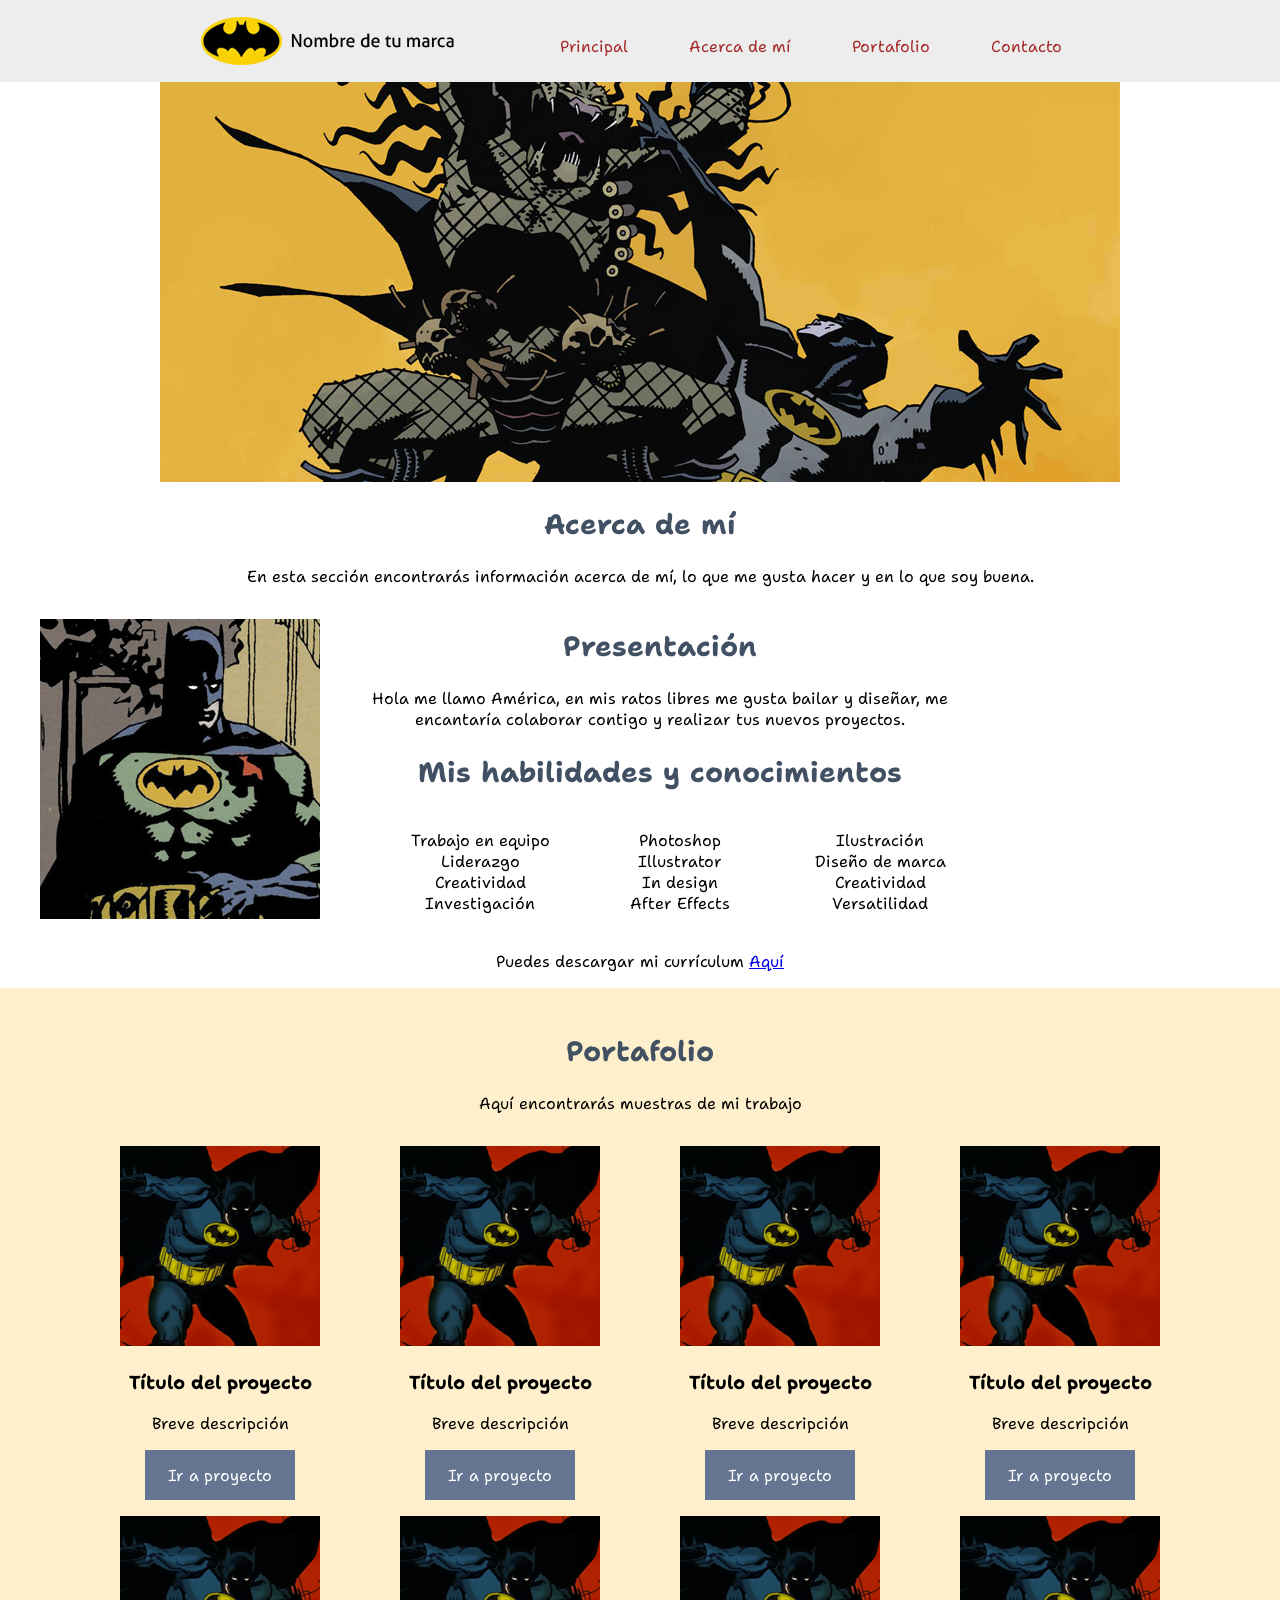
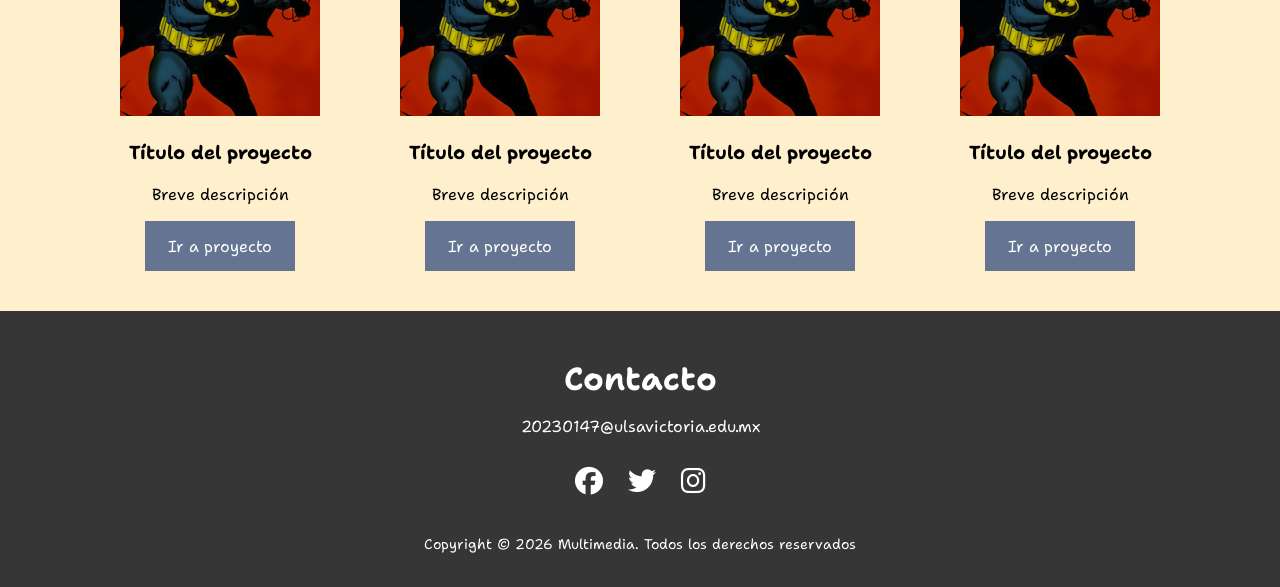
==== Practica1/index.html @ f255e01e "Add files via upload" ====
<!DOCTYPE html>
<html lang="es">
<head>
    <meta charset="UTF-8">
    <meta name="viewport" content="width=device-width, initial-scale=1.0">
    <link rel="preconnect" href="https://fonts.googleapis.com">
<link rel="preconnect" href="https://fonts.gstatic.com" crossorigin>
<link href="https://fonts.googleapis.com/css2?family=Shantell+Sans:ital,wght@0,300..800;1,300..800&display=swap" rel="stylesheet">
<!-- Biblioteca de iconos Font Awesome -->
<link rel="stylesheet" href="https://cdnjs.cloudflare.com/ajax/libs/font-awesome/6.5.2/css/all.min.css">
    <link rel="stylesheet" type="text/css" href="CSS/estilo.css"/>
    <title>Práctica 1</title>
</head>

<body>
    <header id="encabezado">
        <figure id="logotipo">
            <img src="img/Logo.png" alt="Logotipo de marca">
        </figure>

        <nav id="Menú">
            <ul>
                <li><a href="#"> Principal</a></li>
                <li><a href="#"> Acerca de mí </a></li>
                <li><a href="#"> Portafolio </a></li>
                <li><a href="#"> Contacto </a></li>
            </ul>
        </nav>
    </header>


    <section id="portada">
        <figure id="imgportada">
            <img src="img/Cover.png" alt="Portada del Documento"/>
        </figure>
    </section>


    <section id="acercademi">

        <div id="textoacercademi">
            <h1>Acerca de mí</h1>
            <p>En esta sección encontrarás información acerca de mí, lo que me gusta hacer y en lo que soy buena.</p>
        </div>

        <article id="perfil">

            <div id="fotoperfil">
                <figure id="imgperfil">
                    <img src="img/Profile.png" alt="Fotografía de Perfil"/>
                </figure>
            </div>

            <div id="presentacion">
                <h2>Presentación</h2>
                <p>Hola me llamo América, en mis ratos libres me gusta bailar y diseñar, me encantaría colaborar contigo y realizar tus nuevos proyectos. </p>
                <h2>Mis habilidades y conocimientos</h2>

            <div id="Habilidadesyconocimientos">
                <div class="habilidades">
                        <ul>
                            <li>Trabajo en equipo</li>
                            <li>Liderazgo</li>
                            <li>Creatividad</li>
                            <li>Investigación</li>
                        </ul>
                    </div>
                
                    <div class="habilidades">
                        <ul>
                            <li>Photoshop</li>
                            <li>Illustrator</li>
                            <li>In design</li>
                            <li>After Effects</li>
                        </ul>
                    </div>

                    <div class="habilidades">
                        <ul>
                            <li>Ilustración</li>
                            <li>Diseño de marca</li>
                            <li>Creatividad</li>
                            <li>Versatilidad</li>
                        </ul>
                    </div>

                </div>
            </div>

        </article>
        <div id="descarga">
            <p>Puedes descargar mi currículum <a href="#">Aquí</a></p>

        </div>
    </section>

    <section id="portafolio">
        <h2>Portafolio</h2>
        <p>Aquí encontrarás muestras de mi trabajo</p>

        <article id="trabajos">

             <div>
                <figure>
                    <img src="img/Work.png" alt="Título del protecto"/>
                </figure>
                <h3>Título del proyecto</h3>
                <p>Breve descripción</p>
                <div class="boton">
                    <a href="#"> <p>Ir a proyecto</p></a>
                </div>
            </div>

             <div>
                <figure>
                    <img src="img/Work.png" alt="Título del protecto"/>
                </figure>
                <h3>Título del proyecto</h3>
                <p>Breve descripción</p>
                <div class="boton">
                    <a href="#"> <p>Ir a proyecto</p></a>
                </div>
            </div>

             <div>
                <figure>
                    <img src="img/Work.png" alt="Título del protecto"/>
                </figure>
                <h3>Título del proyecto</h3>
                <p>Breve descripción</p>
                <div class="boton">
                    <a href="#"> <p>Ir a proyecto</p></a>
                </div>
            </div>

             <div>
                <figure>
                    <img src="img/Work.png" alt="Título del protecto"/>
                </figure>
                <h3>Título del proyecto</h3>
                <p>Breve descripción</p>
                <div class="boton">
                    <a href="#"> <p>Ir a proyecto</p></a>
                </div>
            </div>

             <div>
                <figure>
                    <img src="img/Work.png" alt="Título del protecto"/>
                </figure>
                <h3>Título del proyecto</h3>
                <p>Breve descripción</p>
                <div class="boton">
                    <a href="#"> <p>Ir a proyecto</p></a>
                </div>
            </div>

             <div>
                <figure>
                    <img src="img/Work.png" alt="Título del protecto"/>
                </figure>
                <h3>Título del proyecto</h3>
                <p>Breve descripción</p>
                <div class="boton">
                    <a href="#"> <p>Ir a proyecto</p></a>
                </div>
            </div>

             <div>
                <figure>
                    <img src="img/Work.png" alt="Título del protecto"/>
                </figure>
                <h3>Título del proyecto</h3>
                <p>Breve descripción</p>
                <div class="boton">
                    <a href="#"> <p>Ir a proyecto</p></a>
                </div>
            </div>

             <div>
                <figure>
                    <img src="img/Work.png" alt="Título del protecto"/>
                </figure>
                <h3>Título del proyecto</h3>
                <p>Breve descripción</p>
                <div class="boton">
                    <a href="#"> <p>Ir a proyecto</p></a>
                </div>
            </div>
        </article>
    </section>

        
<footer id="contacto">
    <h2>Contacto</h2>

    <p>20230147@ulsavictoria.edu.mx</p>

    <div id="redes-sociales">
        <a href="https://www.facebook.com/" target="_blank" aria-label="Facebook">
            <i class="fa-brands fa-facebook"></i>
        </a>

        <a href="https://x.com/" target="_blank" aria-label="Twitter o X">
            <i class="fa-brands fa-twitter"></i>
        </a>

        <a href="https://www.instagram.com/" target="_blank" aria-label="Instagram">
            <i class="fa-brands fa-instagram"></i>
        </a>
    </div>

    <p class="copyright">
        Copyright © 2026 Multimedia. Todos los derechos reservados
    </p>
</footer>
    
</body>
</html>
---- Practica1/CSS/estilo.css ----
body {
  margin: 0;
  padding: 0;
  font-family: "Shantell Sans", cursive;
  background-image: url("../img/patron1.png");
  background-repeat: repeat;
}

h1{
    color: #415062;
    font-size: 28px;
}

h2{
    font-size: 28px;
    color: #415062;
}

#encabezado {
    background-color: #ededed;
    display: flex;
    justify-content: center;
}


#logotipo {
    /*background-color: lemonchiffon;*/
    height: 50px;
    width: 280px;
}


#Menú {
    /*background-color: rgb(255, 232, 205);*/
    height: 50px;
    margin-top: 20px;
    width: 600px;
}


#Menú ul li {
    display: inline;
    margin-right: 10%;
}

/*---------Pseudoclases----------------*/
#Menú a:link { /*link Estado del enlace*/
    color: brown;
    text-decoration: none;
}

#Menú a:hover { /*hover Estado del enlace cuando posicionamos cursor encima*/
    color: blueviolet;
    text-decoration: underline;
}

#Menú a:visited { /*visited Estado del enlace una vez que le damos click*/
    color: brown;
}

/*----------- Portada ------------*/
#imgportada {
    /*background-color: burlywood;*/
}

#imgportada {
    margin: 0 auto;
    width: 960px;
    height: 400px;
}


/*----------- Sección Acerca de Mi ------------*/
#acercademi {
    flex-wrap: wrap;
    display: flex;
}

#textoacercademi {
    text-align: center;
    width: 100%;
}

#perfil {
    display: flex;
    width: 960px;
}


#imgperfil {
    width: 280px;
    height: 300px;
}

#presentacion {
    text-align: center;
    width: 600px;

}

#Habilidadesyconocimientos {
    display: flex;
    width: 600px;
}

#Habilidadesyconocimientos ul {
    list-style: none;
}

.habilidades {
    width: 200px;
}

#descarga {
    text-align: center;
    width: 100%;
}


/*----------- Portafolio ------------*/
#portafolio {
    background-color: #fff0cd;
    text-align: center;
    padding: 20px 15px;
}

#trabajos {
    display: flex;
    flex-wrap: wrap;
    justify-content: center;
    padding-bottom: 20px;
}

.boton {
    margin: 0 auto;
    height: 50px;
    width: 150px;
    background-color: #657591;
}

.boton p {
    padding-top: 15px;
}

.boton a:hover {
    background-color: #e3b341;
}

.boton a:link {
    color: white;
    text-decoration: none;
}

.boton:visited {
    color: white;
    text-decoration: none;
}


/*-------------- Sección contacto ---------------*/
#contacto {
    background-color: #363636;
    color: white;
    text-align: center;
    padding: 20px;
}

#contacto h2 {
    color: white;
    font-size: 32px;
    margin-bottom: 10px;
}

#redes-sociales {
    display: flex;
    justify-content: center;
    gap: 25px;
    margin: 25px 0 35px;
}

#redes-sociales a {
    color: white;
    font-size: 28px;
    text-decoration: none;
}

#redes-sociales a:hover {
    color: #e3b341;
}

#contacto .copyright {
    font-size: 14px;
    margin-top: 30px;
}
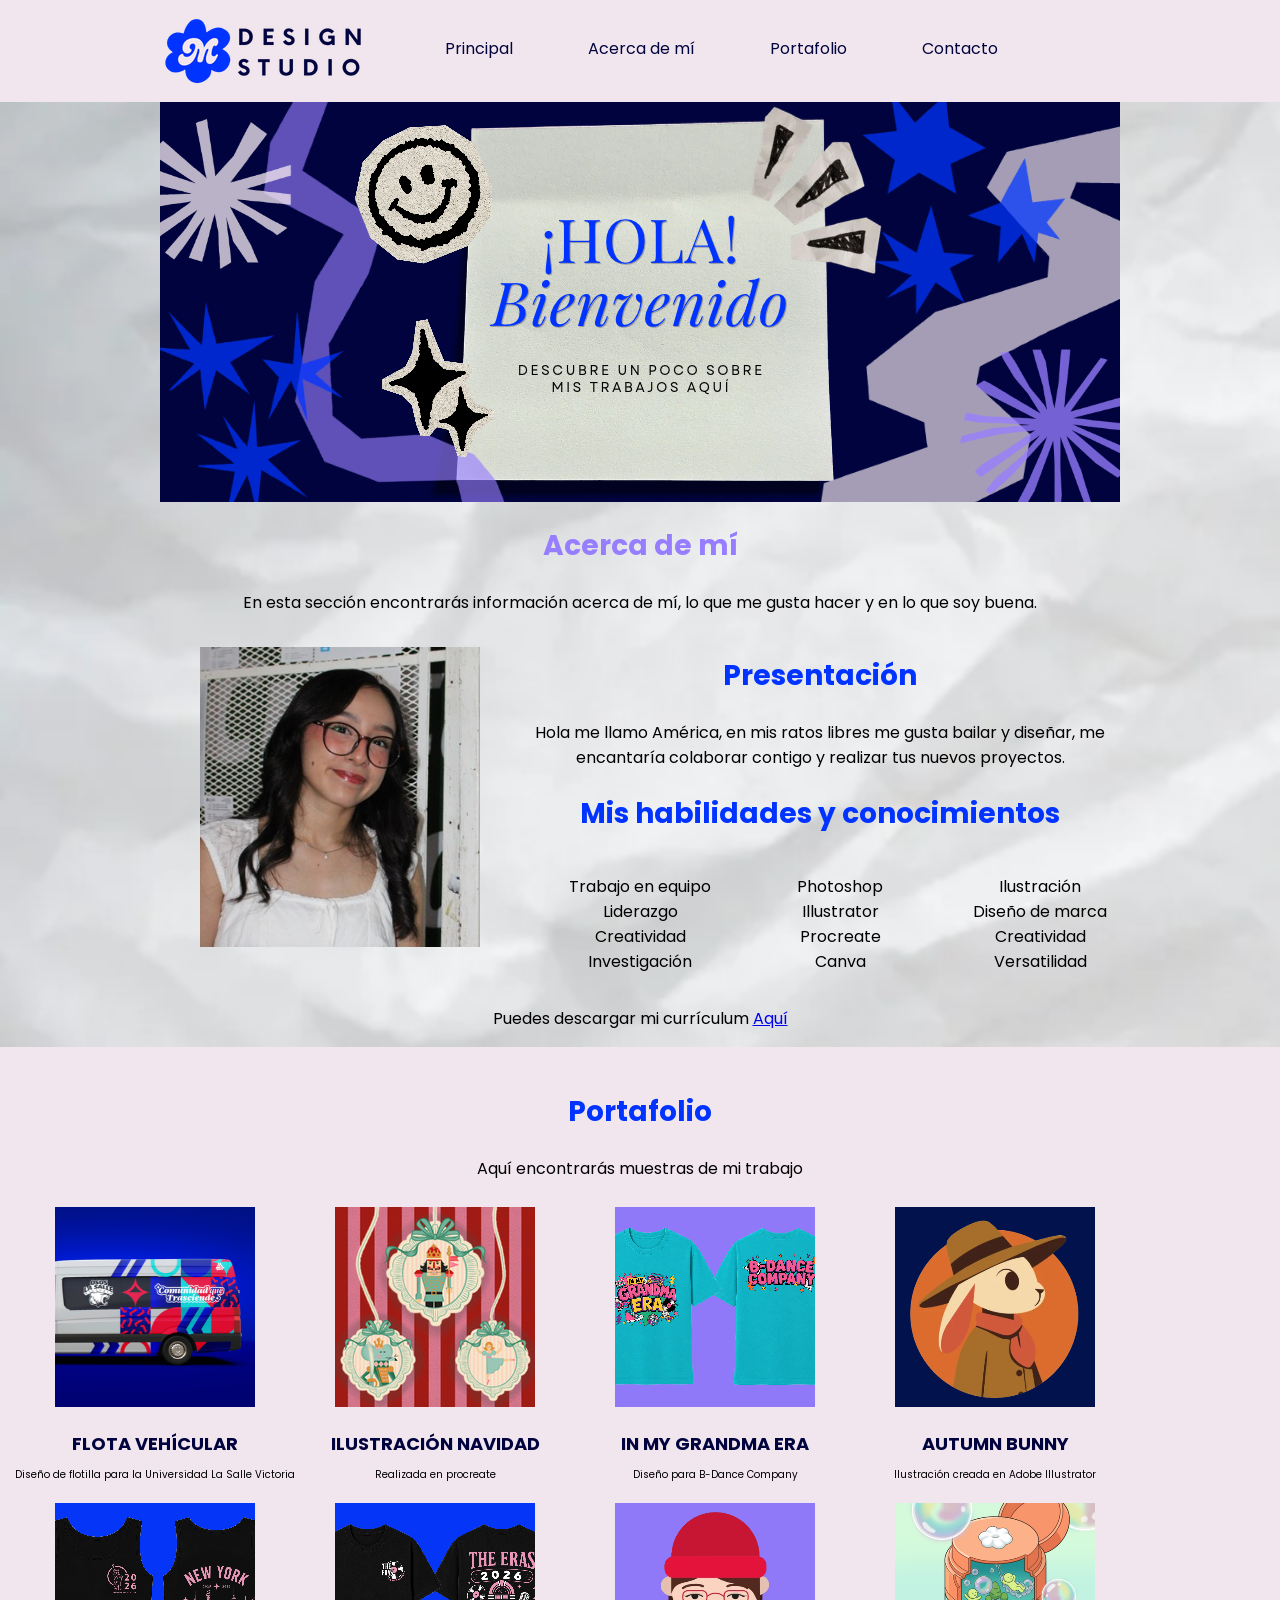
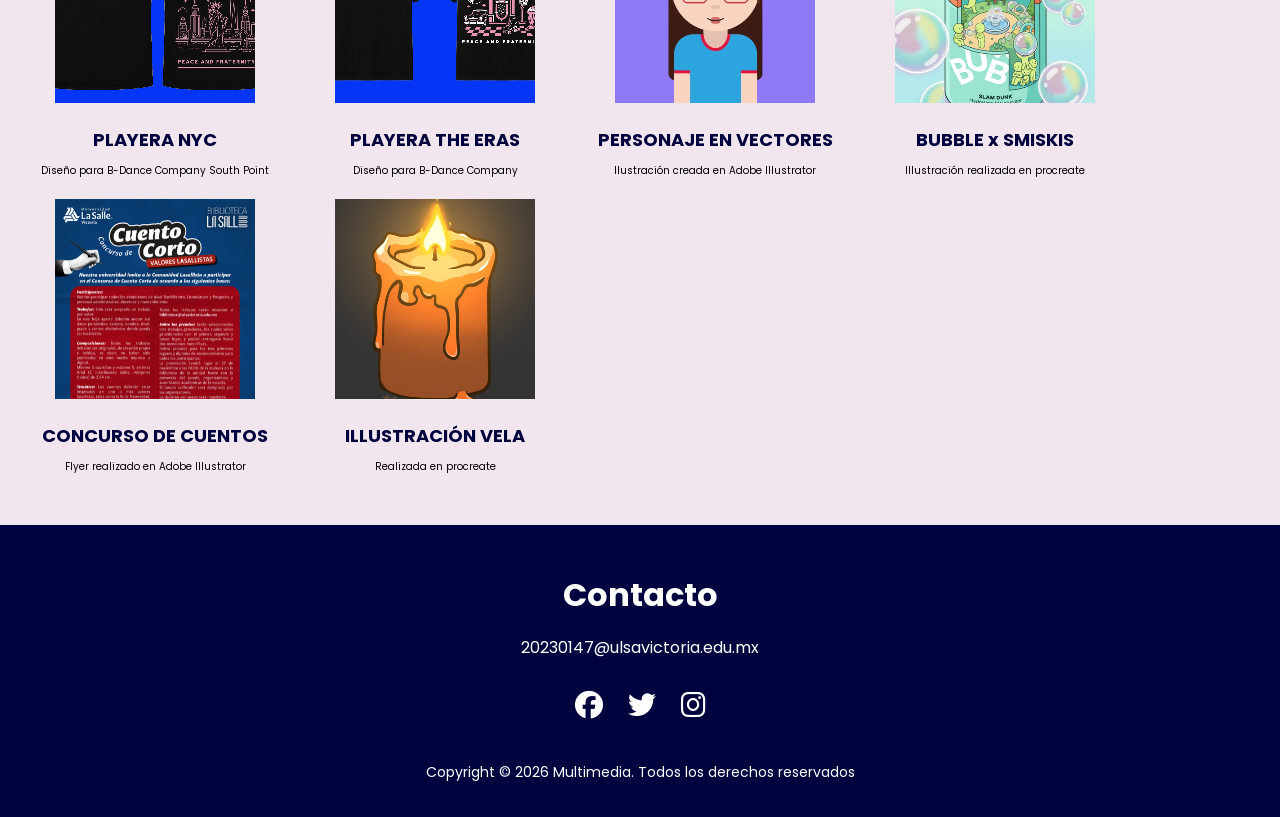
==== commit 36271cb4: "Add files via upload" ====
--- a/Practica1/index.html
+++ b/Practica1/index.html
@@ -5,7 +5,7 @@
     <meta name="viewport" content="width=device-width, initial-scale=1.0">
     <link rel="preconnect" href="https://fonts.googleapis.com">
 <link rel="preconnect" href="https://fonts.gstatic.com" crossorigin>
-<link href="https://fonts.googleapis.com/css2?family=Shantell+Sans:ital,wght@0,300..800;1,300..800&display=swap" rel="stylesheet">
+<link href="https://fonts.googleapis.com/css2?family=Poppins:ital,wght@0,100;0,200;0,300;0,400;0,500;0,600;0,700;0,800;0,900;1,100;1,200;1,300;1,400;1,500;1,600;1,700;1,800;1,900&display=swap" rel="stylesheet">
 <!-- Biblioteca de iconos Font Awesome -->
 <link rel="stylesheet" href="https://cdnjs.cloudflare.com/ajax/libs/font-awesome/6.5.2/css/all.min.css">
     <link rel="stylesheet" type="text/css" href="CSS/estilo.css"/>
@@ -15,10 +15,10 @@
 <body>
     <header id="encabezado">
         <figure id="logotipo">
-            <img src="img/Logo.png" alt="Logotipo de marca">
+            <img src="img/logomeri.png" alt="Logotipo de marca">
         </figure>
 
-        <nav id="Menú">
+        <nav id="menu">
             <ul>
                 <li><a href="#"> Principal</a></li>
                 <li><a href="#"> Acerca de mí </a></li>
@@ -31,7 +31,7 @@
 
     <section id="portada">
         <figure id="imgportada">
-            <img src="img/Cover.png" alt="Portada del Documento"/>
+            <img src="img/cover meri.png" alt="Portada del Documento"/>
         </figure>
     </section>
 
@@ -47,7 +47,7 @@
 
             <div id="fotoperfil">
                 <figure id="imgperfil">
-                    <img src="img/Profile.png" alt="Fotografía de Perfil"/>
+                    <img src="img/fotomeri.png" alt="Fotografía de Perfil"/>
                 </figure>
             </div>
 
@@ -70,8 +70,8 @@
                         <ul>
                             <li>Photoshop</li>
                             <li>Illustrator</li>
-                            <li>In design</li>
-                            <li>After Effects</li>
+                            <li>Procreate</li>
+                            <li>Canva</li>
                         </ul>
                     </div>
 
@@ -89,7 +89,7 @@
 
         </article>
         <div id="descarga">
-            <p>Puedes descargar mi currículum <a href="#">Aquí</a></p>
+            <p>Puedes descargar mi currículum <a href="img/CURRICULUM America Mtz.pdf">Aquí</a></p>
 
         </div>
     </section>
@@ -102,91 +102,84 @@
 
              <div>
                 <figure>
-                    <img src="img/Work.png" alt="Título del protecto"/>
-                </figure>
-                <h3>Título del proyecto</h3>
-                <p>Breve descripción</p>
-                <div class="boton">
-                    <a href="#"> <p>Ir a proyecto</p></a>
-                </div>
-            </div>
-
-             <div>
-                <figure>
-                    <img src="img/Work.png" alt="Título del protecto"/>
-                </figure>
-                <h3>Título del proyecto</h3>
-                <p>Breve descripción</p>
-                <div class="boton">
-                    <a href="#"> <p>Ir a proyecto</p></a>
-                </div>
-            </div>
-
-             <div>
-                <figure>
-                    <img src="img/Work.png" alt="Título del protecto"/>
-                </figure>
-                <h3>Título del proyecto</h3>
-                <p>Breve descripción</p>
-                <div class="boton">
-                    <a href="#"> <p>Ir a proyecto</p></a>
-                </div>
-            </div>
-
-             <div>
-                <figure>
-                    <img src="img/Work.png" alt="Título del protecto"/>
-                </figure>
-                <h3>Título del proyecto</h3>
-                <p>Breve descripción</p>
-                <div class="boton">
-                    <a href="#"> <p>Ir a proyecto</p></a>
-                </div>
-            </div>
-
-             <div>
-                <figure>
-                    <img src="img/Work.png" alt="Título del protecto"/>
-                </figure>
-                <h3>Título del proyecto</h3>
-                <p>Breve descripción</p>
-                <div class="boton">
-                    <a href="#"> <p>Ir a proyecto</p></a>
-                </div>
-            </div>
-
-             <div>
-                <figure>
-                    <img src="img/Work.png" alt="Título del protecto"/>
-                </figure>
-                <h3>Título del proyecto</h3>
-                <p>Breve descripción</p>
-                <div class="boton">
-                    <a href="#"> <p>Ir a proyecto</p></a>
-                </div>
-            </div>
-
-             <div>
-                <figure>
-                    <img src="img/Work.png" alt="Título del protecto"/>
-                </figure>
-                <h3>Título del proyecto</h3>
-                <p>Breve descripción</p>
-                <div class="boton">
-                    <a href="#"> <p>Ir a proyecto</p></a>
-                </div>
-            </div>
-
-             <div>
-                <figure>
-                    <img src="img/Work.png" alt="Título del protecto"/>
-                </figure>
-                <h3>Título del proyecto</h3>
-                <p>Breve descripción</p>
-                <div class="boton">
-                    <a href="#"> <p>Ir a proyecto</p></a>
-                </div>
-            </div>
+                    <img src="img/van.png" alt="Diseño flota vehícular"/>
+                </figure>
+                <h3>FLOTA VEHÍCULAR</h3>
+                <p>Diseño de flotilla para la Universidad La Salle Victoria</p>
+            </div>
+
+             <div>
+                <figure>
+                    <img src="img/illustracionelementosxmas.png" alt="Ilustración elementos navideños"/>
+                </figure>
+                <h3>ILUSTRACIÓN NAVIDAD</h3>
+                <p>Realizada en procreate</p>
+            </div>
+
+             <div>
+                <figure>
+                    <img src="img/grandmaera.png" alt="Diseño de playera para baile con abuelitos de la academia B-Dance Company"/>
+                </figure>
+                <h3>IN MY GRANDMA ERA</h3>
+                <p>Diseño para B-Dance Company</p>
+            </div>
+
+             <div>
+                <figure>
+                    <img src="img/conejovector.png" alt="Ilustración vectorizada"/>
+                </figure>
+                <h3>AUTUMN BUNNY</h3>
+                <p>Ilustración creada en Adobe Illustrator</p>
+            </div>
+
+             <div>
+                <figure>
+                    <img src="img/nyc.png" alt="Playera para festival de danza de la academia B-Dance Company South Point"/>
+                </figure>
+                <h3>PLAYERA NYC</h3>
+                <p>Diseño para B-Dance Company South Point</p>
+            </div>
+
+             <div>
+                <figure>
+                    <img src="img/theeras.png" alt="Playera para festival de danza de la academia B-Dance Company"/>
+                </figure>
+                <h3>PLAYERA THE ERAS</h3>
+                <p>Diseño para B-Dance Company</p>
+            </div>
+
+             <div>
+                <figure>
+                    <img src="img/personajevector.png" alt="Ilustración vectorizada"/>
+                </figure>
+                <h3>PERSONAJE EN VECTORES</h3>
+                <p>Ilustración creada en Adobe Illustrator</p>
+            </div>
+
+             <div>
+                <figure>
+                    <img src="img/illustracionproducto.png" alt="Producto illustrado bubble"/>
+                </figure>
+                <h3>BUBBLE x SMISKIS</h3>
+                <p>Illustración realizada en procreate</p>
+            </div>
+
+            <div>
+                <figure>
+                    <img src="img/flyer.png" alt="Flyer para biblioteca de la Universidad La Salle Victoria"/>
+                </figure>
+                <h3>CONCURSO DE CUENTOS</h3>
+                <p>Flyer realizado en Adobe Illustrator</p>
+            </div>
+
+            <div>
+                <figure>
+                    <img src="img/vela.png" alt="Illustración de vela hecha en procreate"/>
+                </figure>
+                <h3>ILLUSTRACIÓN VELA</h3>
+                <p>Realizada en procreate</p>
+            </div>
+            
         </article>
     </section>
 
@@ -197,15 +190,15 @@
     <p>20230147@ulsavictoria.edu.mx</p>
 
     <div id="redes-sociales">
-        <a href="https://www.facebook.com/" target="_blank" aria-label="Facebook">
+        <a href="https://www.facebook.com/share/1C4JbgbgmB/?mibextid=wwXIfr" target="_blank" aria-label="Facebook">
             <i class="fa-brands fa-facebook"></i>
         </a>
 
-        <a href="https://x.com/" target="_blank" aria-label="Twitter o X">
+        <a href="https://x.com/merimtzzz?s=11" target="_blank" aria-label="Twitter o X">
             <i class="fa-brands fa-twitter"></i>
         </a>
 
-        <a href="https://www.instagram.com/" target="_blank" aria-label="Instagram">
+        <a href="https://www.instagram.com/america_.martinez?obrf=MWhzY2xpeGUwcGRhcA%3D%3D&utm_source=qr" target="_blank" aria-label="Instagram">
             <i class="fa-brands fa-instagram"></i>
         </a>
     </div>
--- a/Practica1/CSS/estilo.css
+++ b/Practica1/CSS/estilo.css
@@ -1,23 +1,29 @@
 body {
   margin: 0;
   padding: 0;
-  font-family: "Shantell Sans", cursive;
-  background-image: url("../img/patron1.png");
-  background-repeat: repeat;
+  font-family: "Poppins", sans-serif;
+  background-image: url("../img/texturafondo.png");
+  background-size: 100%;
 }
 
 h1{
-    color: #415062;
+    color: #977DFF;
     font-size: 28px;
 }
 
 h2{
     font-size: 28px;
-    color: #415062;
+    color: #0033FF;
+}
+
+h3{
+    font-size: 18px;
+    color: #00033D;
+    margin-bottom: 5px;
 }
 
 #encabezado {
-    background-color: #ededed;
+    background-color: #F2E6EE;
     display: flex;
     justify-content: center;
 }
@@ -25,44 +31,49 @@
 
 #logotipo {
     /*background-color: lemonchiffon;*/
-    height: 50px;
-    width: 280px;
-}
-
-
-#Menú {
+    height: 70px;
+    width: 200px;
+}
+
+
+#menu {
     /*background-color: rgb(255, 232, 205);*/
     height: 50px;
     margin-top: 20px;
-    width: 600px;
-}
-
-
-#Menú ul li {
+    width: 750px;
+}
+
+#Menú ul {
+    display: flex;
+    align-items: center;
+    justify-content: space-evenly;
+    list-style: none;
+    padding: 0;
+    margin: 0;
+    white-space: nowrap;
+}
+
+#menu ul li {
     display: inline;
     margin-right: 10%;
 }
 
 /*---------Pseudoclases----------------*/
-#Menú a:link { /*link Estado del enlace*/
-    color: brown;
-    text-decoration: none;
-}
-
-#Menú a:hover { /*hover Estado del enlace cuando posicionamos cursor encima*/
-    color: blueviolet;
+#menu a:link { /*link Estado del enlace*/
+    color: #00033D;
+    text-decoration: none;
+}
+
+#menu a:hover { /*hover Estado del enlace cuando posicionamos cursor encima*/
+    color: #00033D;
     text-decoration: underline;
 }
 
-#Menú a:visited { /*visited Estado del enlace una vez que le damos click*/
-    color: brown;
+#menu a:visited { /*visited Estado del enlace una vez que le damos click*/
+    color: #00033D;
 }
 
 /*----------- Portada ------------*/
-#imgportada {
-    /*background-color: burlywood;*/
-}
-
 #imgportada {
     margin: 0 auto;
     width: 960px;
@@ -72,6 +83,7 @@
 
 /*----------- Sección Acerca de Mi ------------*/
 #acercademi {
+    justify-content: center;
     flex-wrap: wrap;
     display: flex;
 }
@@ -119,7 +131,7 @@
 
 /*----------- Portafolio ------------*/
 #portafolio {
-    background-color: #fff0cd;
+    background-color: #F2E6EE;
     text-align: center;
     padding: 20px 15px;
 }
@@ -127,8 +139,8 @@
 #trabajos {
     display: flex;
     flex-wrap: wrap;
-    justify-content: center;
     padding-bottom: 20px;
+    font-size: 10px;
 }
 
 .boton {
@@ -159,7 +171,7 @@
 
 /*-------------- Sección contacto ---------------*/
 #contacto {
-    background-color: #363636;
+    background-color: #00033D;
     color: white;
     text-align: center;
     padding: 20px;
@@ -185,10 +197,10 @@
 }
 
 #redes-sociales a:hover {
-    color: #e3b341;
+    color: #977DFF;
 }
 
 #contacto .copyright {
     font-size: 14px;
     margin-top: 30px;
-}
+}
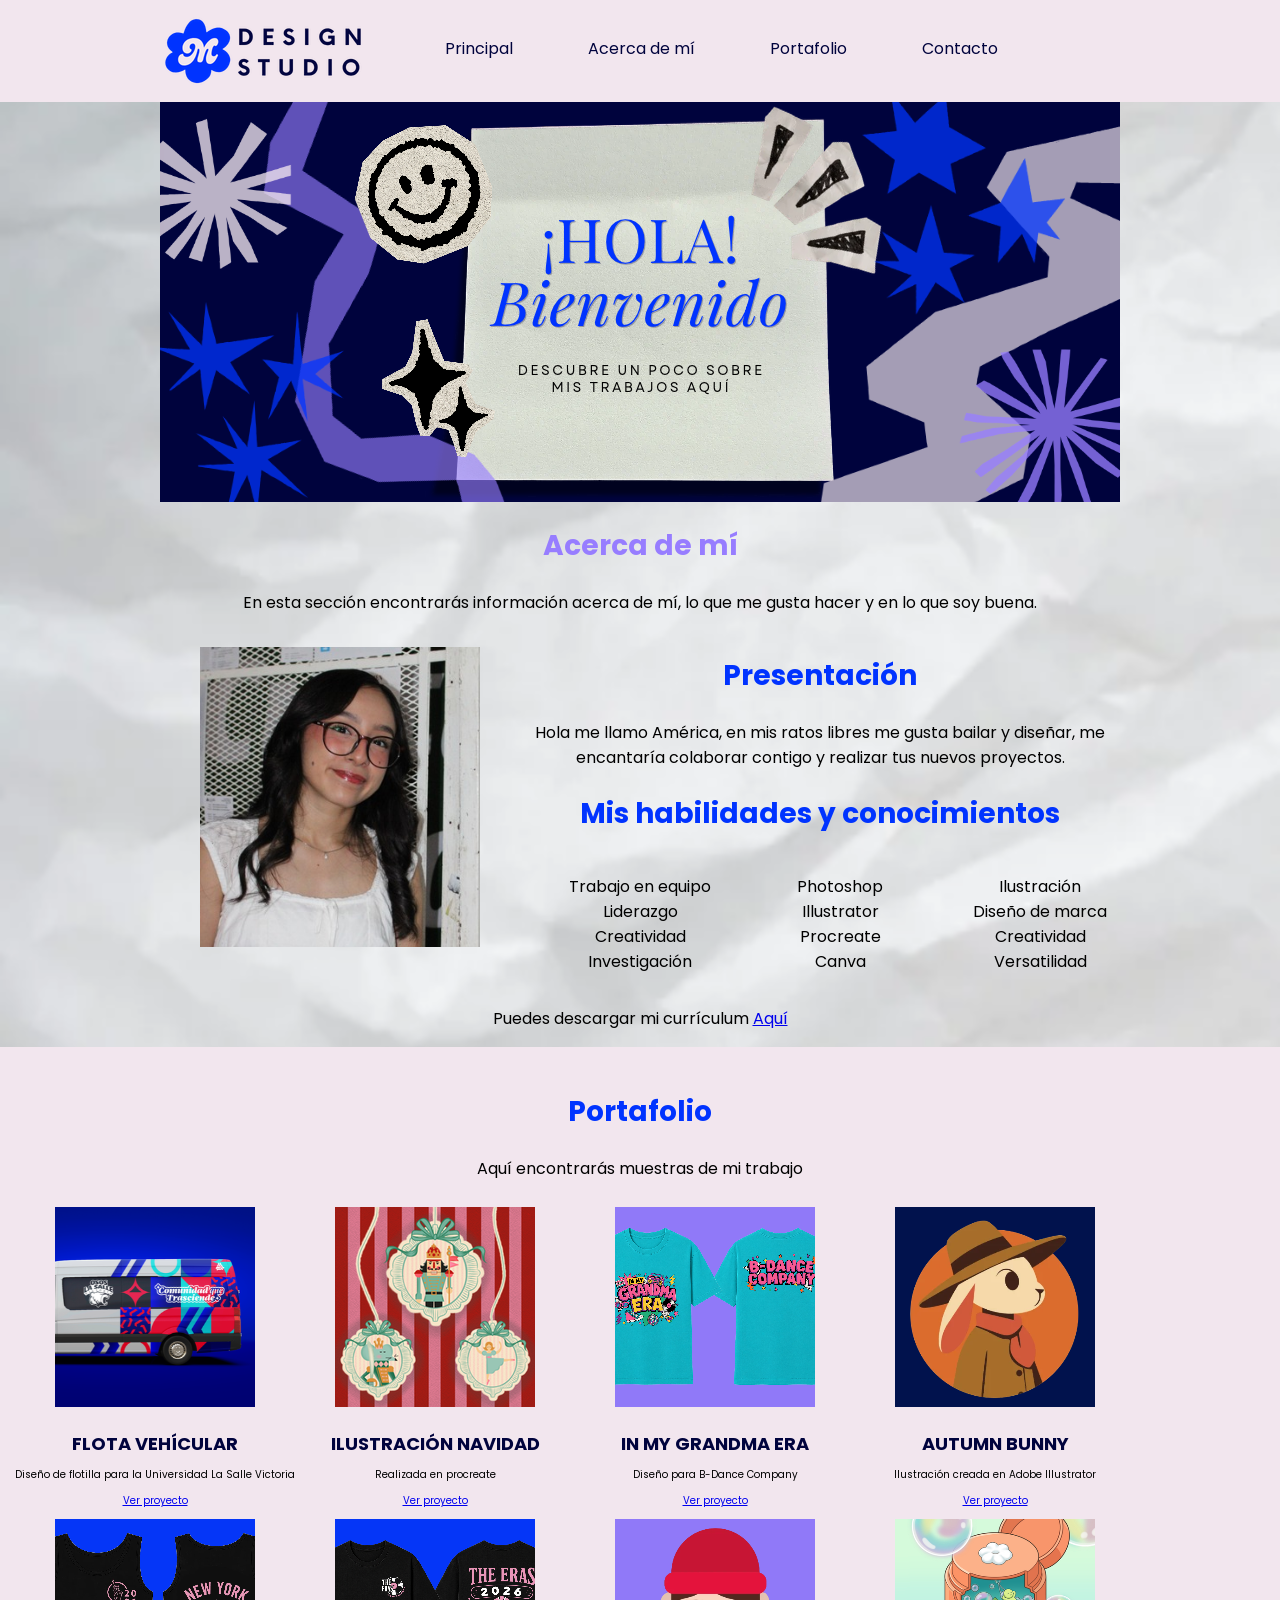
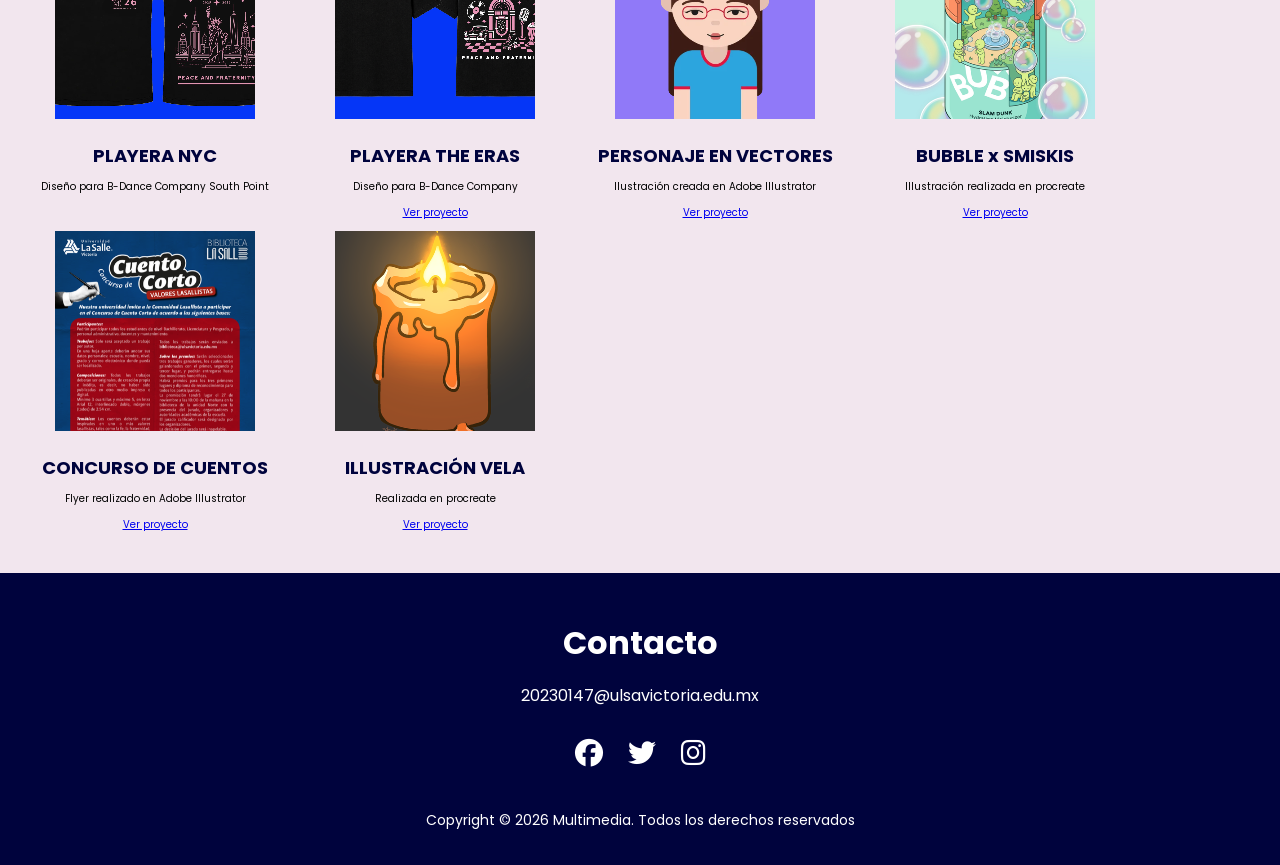
==== commit ebb7531d: "Update index.html" ====
--- a/Practica1/index.html
+++ b/Practica1/index.html
@@ -9,7 +9,7 @@
 <!-- Biblioteca de iconos Font Awesome -->
 <link rel="stylesheet" href="https://cdnjs.cloudflare.com/ajax/libs/font-awesome/6.5.2/css/all.min.css">
     <link rel="stylesheet" type="text/css" href="CSS/estilo.css"/>
-    <title>Práctica 1</title>
+    <title>Practica1</title>
 </head>
 
 <body>
@@ -20,10 +20,10 @@
 
         <nav id="menu">
             <ul>
-                <li><a href="#"> Principal</a></li>
-                <li><a href="#"> Acerca de mí </a></li>
-                <li><a href="#"> Portafolio </a></li>
-                <li><a href="#"> Contacto </a></li>
+                <li><a href="#portada"> Principal</a></li>
+                <li><a href="#acercademi"> Acerca de mí </a></li>
+                <li><a href="#portafolio"> Portafolio </a></li>
+                <li><a href="#contacto"> Contacto </a></li>
             </ul>
         </nav>
     </header>
@@ -106,6 +106,8 @@
                 </figure>
                 <h3>FLOTA VEHÍCULAR</h3>
                 <p>Diseño de flotilla para la Universidad La Salle Victoria</p>
+                  <a href="../Practica2/proyecto.html" class="boton-proyecto">
+                Ver proyecto</a>
             </div>
 
              <div>
@@ -114,6 +116,9 @@
                 </figure>
                 <h3>ILUSTRACIÓN NAVIDAD</h3>
                 <p>Realizada en procreate</p>
+                 <a href="../Practica2/proyecto2.html" class="boton-proyecto">
+                Ver proyecto
+                 </a>
             </div>
 
              <div>
@@ -122,6 +127,9 @@
                 </figure>
                 <h3>IN MY GRANDMA ERA</h3>
                 <p>Diseño para B-Dance Company</p>
+                 <a href="../Practica2/proyecto3.html" class="boton-proyecto">
+                Ver proyecto
+                 </a>
             </div>
 
              <div>
@@ -130,6 +138,9 @@
                 </figure>
                 <h3>AUTUMN BUNNY</h3>
                 <p>Ilustración creada en Adobe Illustrator</p>
+                 <a href="../Practica2/proyecto4.html" class="boton-proyecto">
+                Ver proyecto
+                 </a>
             </div>
 
              <div>
@@ -138,6 +149,7 @@
                 </figure>
                 <h3>PLAYERA NYC</h3>
                 <p>Diseño para B-Dance Company South Point</p>
+                 
             </div>
 
              <div>
@@ -146,6 +158,9 @@
                 </figure>
                 <h3>PLAYERA THE ERAS</h3>
                 <p>Diseño para B-Dance Company</p>
+                  <a href="../Practica2/proyecto.html" class="boton-proyecto">
+                Ver proyecto
+                 </a>
             </div>
 
              <div>
@@ -154,6 +169,9 @@
                 </figure>
                 <h3>PERSONAJE EN VECTORES</h3>
                 <p>Ilustración creada en Adobe Illustrator</p>
+                  <a href="../Practica2/proyecto.html" class="boton-proyecto">
+                Ver proyecto
+                 </a>
             </div>
 
              <div>
@@ -162,6 +180,9 @@
                 </figure>
                 <h3>BUBBLE x SMISKIS</h3>
                 <p>Illustración realizada en procreate</p>
+                  <a href="../Practica2/proyecto.html" class="boton-proyecto">
+                Ver proyecto
+                 </a>
             </div>
 
             <div>
@@ -170,6 +191,9 @@
                 </figure>
                 <h3>CONCURSO DE CUENTOS</h3>
                 <p>Flyer realizado en Adobe Illustrator</p>
+                 <a href="../Practica2/proyecto.html" class="boton-proyecto">
+                Ver proyecto
+                 </a>
             </div>
 
             <div>
@@ -178,6 +202,9 @@
                 </figure>
                 <h3>ILLUSTRACIÓN VELA</h3>
                 <p>Realizada en procreate</p>
+                 <a href="../Practica2/proyecto.html" class="boton-proyecto">
+                Ver proyecto
+                 </a>
             </div>
             
         </article>
@@ -209,4 +236,4 @@
 </footer>
     
 </body>
-</html>+</html>
